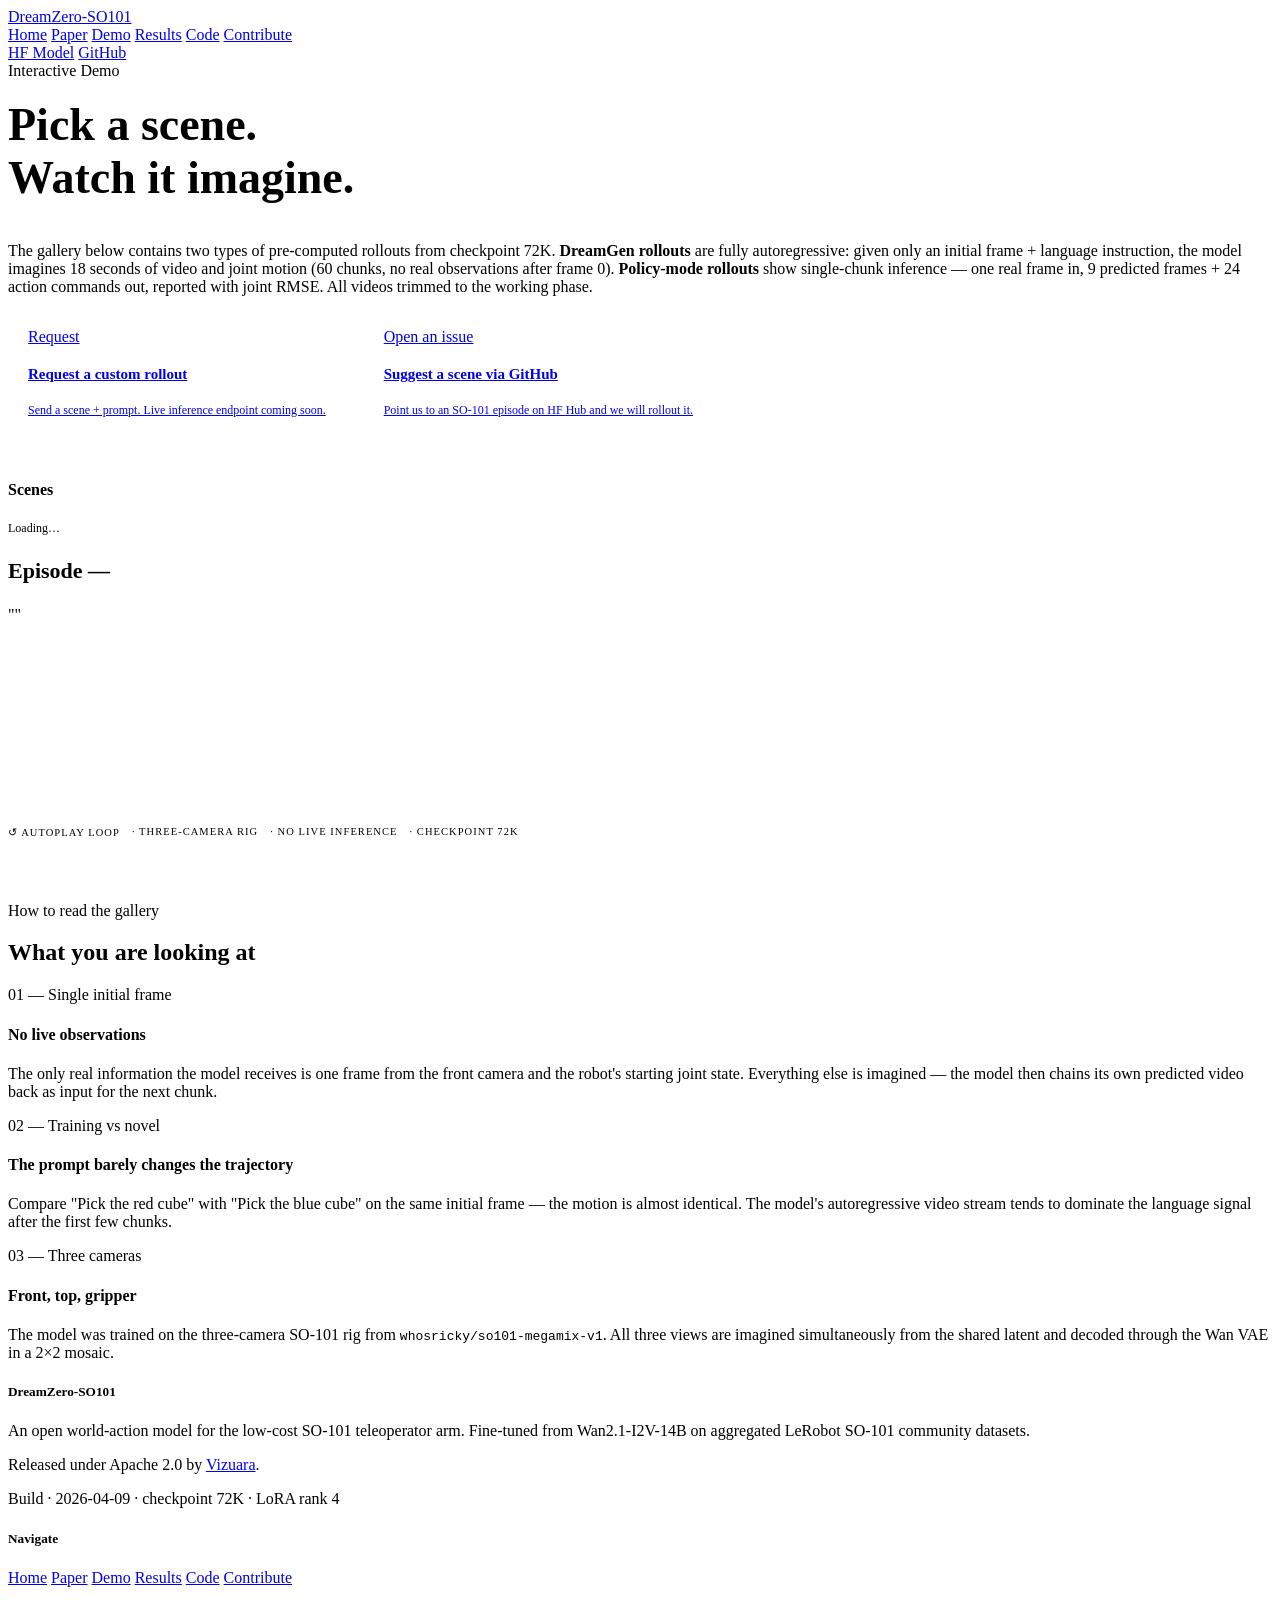
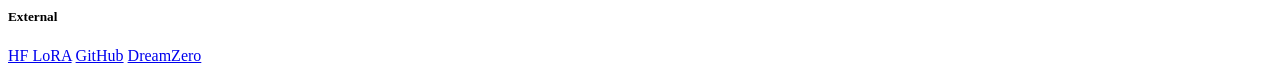
==== demo.html @ 20dfe28f "Add Key Findings charts, white theme, gallery expansion, GitHub Pages setup - Add CSS for bar charts" ====
<!doctype html>
<html lang="en">
<head>
<meta charset="utf-8" />
<meta name="viewport" content="width=device-width,initial-scale=1" />
<title>DreamZero-SO101 — Interactive Rollout Gallery</title>
<meta name="description" content="Pick a training scene, swap between training and novel prompts, and watch DreamZero-SO101 imagine a rollout from three camera viewpoints." />
<link rel="preconnect" href="https://fonts.googleapis.com">
<link rel="preconnect" href="https://fonts.gstatic.com" crossorigin>
<link href="https://fonts.googleapis.com/css2?family=Inter:wght@300;400;500;600;700&family=JetBrains+Mono:wght@400;500;600&display=swap" rel="stylesheet">
<link rel="stylesheet" href="assets/css/tokens.css">
<link rel="stylesheet" href="assets/css/layout.css">
<link rel="stylesheet" href="assets/css/components.css">
</head>
<body>

<nav class="topnav">
  <div class="topnav-inner">
    <a href="index.html" class="topnav-brand"><span class="dot"></span>DreamZero-SO101</a>
    <div class="topnav-links">
      <a href="index.html">Home</a>
      <a href="paper.html">Paper</a>
      <a href="demo.html">Demo</a>
      <a href="results.html">Results</a>
      <a href="code.html">Code</a>
      <a href="contribute.html">Contribute</a>
    </div>
    <div class="topnav-ext">
      <a href="https://huggingface.co/Vizuara/dreamzero-so101-lora" target="_blank" rel="noopener">HF Model</a>
      <a href="https://github.com/RajatDandekar/dreamzero-so101" target="_blank" rel="noopener">GitHub</a>
    </div>
  </div>
</nav>

<div class="container">

  <section class="hero" style="padding-bottom:16px">
    <span class="kicker">Interactive Demo</span>
    <h1 style="margin-top:18px;font-size:46px">Pick a scene.<br/><span class="accent">Watch it imagine.</span></h1>
    <p class="lead" style="margin-bottom:10px">
      The gallery below contains two types of pre-computed rollouts from checkpoint 72K. <strong>DreamGen rollouts</strong> are fully autoregressive: given only an initial frame + language instruction, the model imagines 18 seconds of video and joint motion (60 chunks, no real observations after frame 0). <strong>Policy-mode rollouts</strong> show single-chunk inference — one real frame in, 9 predicted frames + 24 action commands out, reported with joint RMSE. All videos trimmed to the working phase.
    </p>
    <div style="display:flex;gap:18px;align-items:center;margin-top:18px;flex-wrap:wrap">
      <a class="cta-card" style="flex:0 0 auto;padding:14px 20px;border-radius:6px" href="mailto:team@vizuara.ai?subject=DreamZero-SO101%20custom%20rollout%20request">
        <span class="tag">Request</span>
        <h4 style="font-size:15px">Request a custom rollout</h4>
        <p style="font-size:12px">Send a scene + prompt. Live inference endpoint coming soon.</p>
      </a>
      <a class="cta-card" style="flex:0 0 auto;padding:14px 20px;border-radius:6px" href="https://github.com/RajatDandekar/dreamzero-so101/issues/new?title=rollout+request" target="_blank" rel="noopener">
        <span class="tag">Open an issue</span>
        <h4 style="font-size:15px">Suggest a scene via GitHub</h4>
        <p style="font-size:12px">Point us to an SO-101 episode on HF Hub and we will rollout it.</p>
      </a>
    </div>
  </section>

  <section class="gallery-shell">
    <aside class="gallery-sidebar">
      <h4>Scenes</h4>
      <div class="gallery-list"><p class="muted" style="font-size:12px">Loading…</p></div>
    </aside>

    <div class="gallery-main">
      <h3 class="gm-title" style="font-size:22px">Episode —</h3>
      <div class="mprompt">""</div>
      <div class="mmeta"></div>

      <div class="prompt-pills"></div>
      <div class="cam-tabs"></div>

      <div class="gallery-player">
        <video autoplay loop muted playsinline></video>
      </div>

      <div class="gallery-note gm-note"></div>

      <div style="margin-top:26px;padding-top:22px;border-top:1px solid var(--line);display:flex;gap:12px;flex-wrap:wrap;color:var(--ink-faint);font-family:var(--font-mono);font-size:10.5px;text-transform:uppercase;letter-spacing:0.1em">
        <span>↺ autoplay loop</span>
        <span>· three-camera rig</span>
        <span>· no live inference</span>
        <span>· checkpoint 72K</span>
      </div>
    </div>
  </section>

  <section class="section-head" style="margin-top:64px">
    <div class="eyebrow">How to read the gallery</div>
    <h2>What you are looking at</h2>
  </section>

  <div class="feature-grid">
    <div class="feature-card">
      <div class="num">01 — Single initial frame</div>
      <h4>No live observations</h4>
      <p>The only real information the model receives is one frame from the front camera and the robot's starting joint state. Everything else is imagined — the model then chains its own predicted video back as input for the next chunk.</p>
    </div>
    <div class="feature-card">
      <div class="num">02 — Training vs novel</div>
      <h4>The prompt barely changes the trajectory</h4>
      <p>Compare "Pick the red cube" with "Pick the blue cube" on the same initial frame — the motion is almost identical. The model's autoregressive video stream tends to dominate the language signal after the first few chunks.</p>
    </div>
    <div class="feature-card">
      <div class="num">03 — Three cameras</div>
      <h4>Front, top, gripper</h4>
      <p>The model was trained on the three-camera SO-101 rig from <code>whosricky/so101-megamix-v1</code>. All three views are imagined simultaneously from the shared latent and decoded through the Wan VAE in a 2×2 mosaic.</p>
    </div>
  </div>
</div>

<footer class="site-footer">
  <div class="brand-block">
    <h5>DreamZero-SO101</h5>
    <p>An open world-action model for the low-cost SO-101 teleoperator arm. Fine-tuned from Wan2.1-I2V-14B on aggregated LeRobot SO-101 community datasets.</p>
    <p>Released under Apache 2.0 by <a href="https://vizuara.ai" target="_blank" rel="noopener">Vizuara</a>.</p>
    <div class="meta">Build · 2026-04-09 · checkpoint 72K · LoRA rank 4</div>
  </div>
  <div>
    <h5>Navigate</h5>
    <a href="index.html">Home</a>
    <a href="paper.html">Paper</a>
    <a href="demo.html">Demo</a>
    <a href="results.html">Results</a>
    <a href="code.html">Code</a>
    <a href="contribute.html">Contribute</a>
  </div>
  <div>
    <h5>External</h5>
    <a href="https://huggingface.co/Vizuara/dreamzero-so101-lora" target="_blank" rel="noopener">HF LoRA</a>
    <a href="https://github.com/RajatDandekar/dreamzero-so101" target="_blank" rel="noopener">GitHub</a>
    <a href="https://github.com/dreamzero0/dreamzero" target="_blank" rel="noopener">DreamZero</a>
  </div>
</footer>

<script src="assets/js/nav.js"></script>
<script src="assets/js/gallery.js"></script>
</body>
</html>
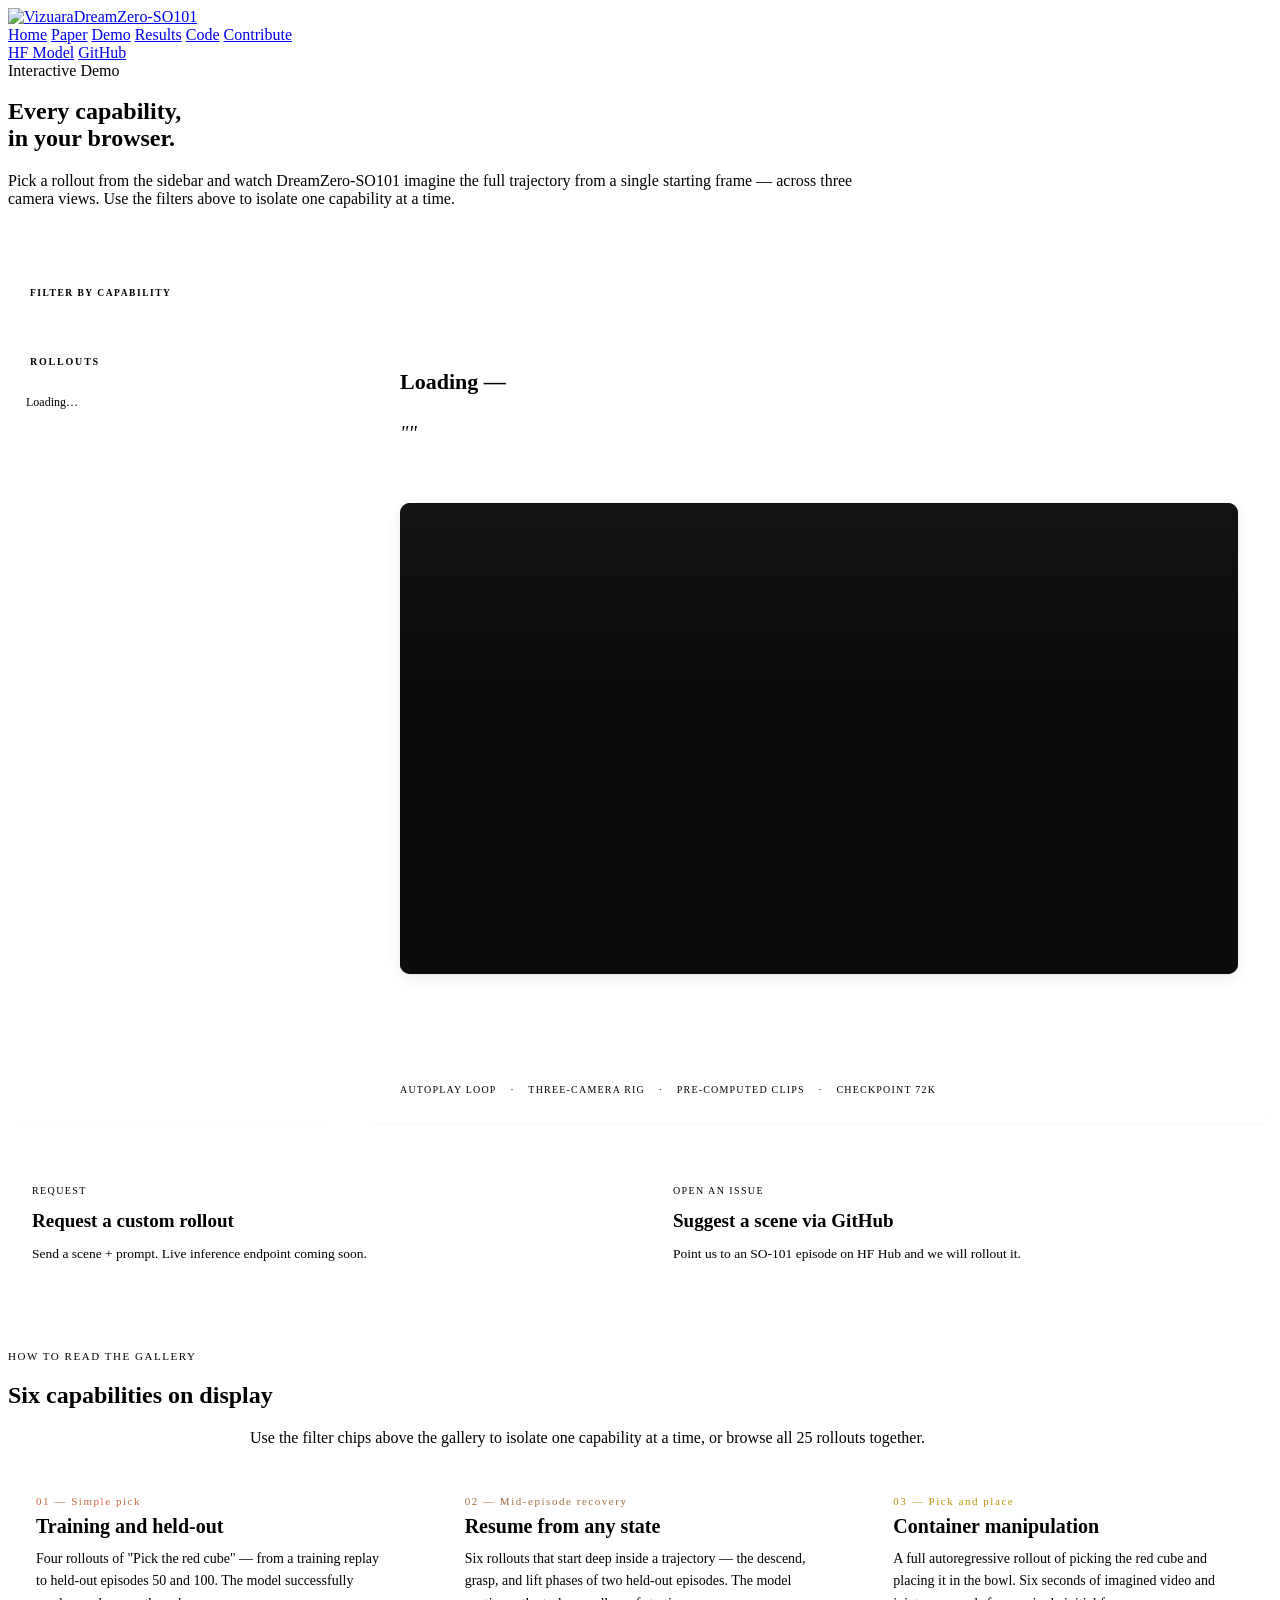
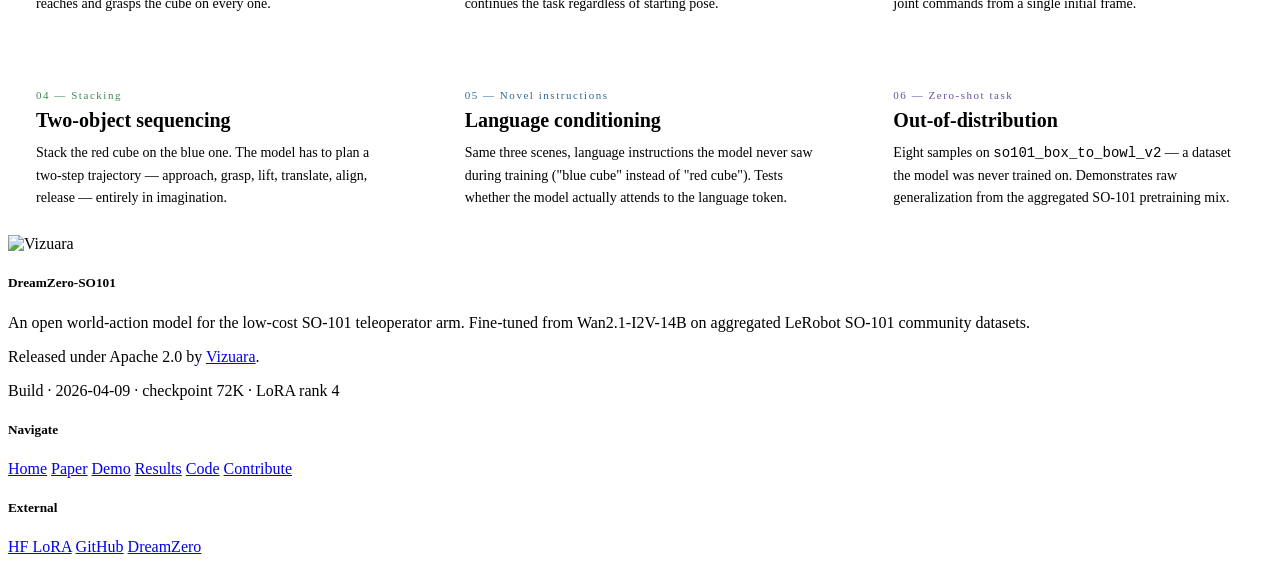
==== commit 2c897344: "Add two new training-data rollouts to home page: pick_blue_ep62, sort_rb_ep279 Home hero now shows f" ====
--- a/demo.html
+++ b/demo.html
@@ -16,7 +16,7 @@
 
 <nav class="topnav">
   <div class="topnav-inner">
-    <a href="index.html" class="topnav-brand"><span class="dot"></span>DreamZero-SO101</a>
+    <a href="index.html" class="topnav-brand"><img src="assets/img/vizuara-logo.png" alt="Vizuara" class="brand-logo"/><span class="brand-text">DreamZero-SO101</span></a>
     <div class="topnav-links">
       <a href="index.html">Home</a>
       <a href="paper.html">Paper</a>
@@ -34,82 +34,113 @@
 
 <div class="container">
 
-  <section class="hero" style="padding-bottom:16px">
+  <section class="hero" style="padding-bottom:10px">
     <span class="kicker">Interactive Demo</span>
-    <h1 style="margin-top:18px;font-size:46px">Pick a scene.<br/><span class="accent">Watch it imagine.</span></h1>
-    <p class="lead" style="margin-bottom:10px">
-      The gallery below contains two types of pre-computed rollouts from checkpoint 72K. <strong>DreamGen rollouts</strong> are fully autoregressive: given only an initial frame + language instruction, the model imagines 18 seconds of video and joint motion (60 chunks, no real observations after frame 0). <strong>Policy-mode rollouts</strong> show single-chunk inference — one real frame in, 9 predicted frames + 24 action commands out, reported with joint RMSE. All videos trimmed to the working phase.
+    <h1 style="margin-top:18px">Every capability,<br/><span class="accent">in your browser.</span></h1>
+    <p class="lead" style="margin-bottom:10px;max-width:880px">
+      Pick a rollout from the sidebar and watch DreamZero-SO101 imagine the full trajectory from a single starting frame — across three camera views. Use the filters above to isolate one capability at a time.
     </p>
-    <div style="display:flex;gap:18px;align-items:center;margin-top:18px;flex-wrap:wrap">
-      <a class="cta-card" style="flex:0 0 auto;padding:14px 20px;border-radius:6px" href="mailto:team@vizuara.ai?subject=DreamZero-SO101%20custom%20rollout%20request">
-        <span class="tag">Request</span>
-        <h4 style="font-size:15px">Request a custom rollout</h4>
-        <p style="font-size:12px">Send a scene + prompt. Live inference endpoint coming soon.</p>
-      </a>
-      <a class="cta-card" style="flex:0 0 auto;padding:14px 20px;border-radius:6px" href="https://github.com/RajatDandekar/dreamzero-so101/issues/new?title=rollout+request" target="_blank" rel="noopener">
-        <span class="tag">Open an issue</span>
-        <h4 style="font-size:15px">Suggest a scene via GitHub</h4>
-        <p style="font-size:12px">Point us to an SO-101 episode on HF Hub and we will rollout it.</p>
-      </a>
-    </div>
   </section>
+
+  <!-- Gallery stats strip -->
+  <div class="gallery-stats-strip"></div>
+
+  <!-- Category filter chips -->
+  <div class="cat-filter-wrap">
+    <div class="cat-filter-label">Filter by capability</div>
+    <div class="cat-filter-bar"></div>
+  </div>
 
   <section class="gallery-shell">
     <aside class="gallery-sidebar">
-      <h4>Scenes</h4>
+      <h4>Rollouts</h4>
       <div class="gallery-list"><p class="muted" style="font-size:12px">Loading…</p></div>
     </aside>
 
     <div class="gallery-main">
-      <h3 class="gm-title" style="font-size:22px">Episode —</h3>
+      <h3 class="gm-title" style="font-size:22px;line-height:1.3">Loading —</h3>
       <div class="mprompt">""</div>
       <div class="mmeta"></div>
 
-      <div class="prompt-pills"></div>
       <div class="cam-tabs"></div>
 
       <div class="gallery-player">
         <video autoplay loop muted playsinline></video>
       </div>
 
+      <div class="prompt-pills" style="margin-top:16px"></div>
+
       <div class="gallery-note gm-note"></div>
 
-      <div style="margin-top:26px;padding-top:22px;border-top:1px solid var(--line);display:flex;gap:12px;flex-wrap:wrap;color:var(--ink-faint);font-family:var(--font-mono);font-size:10.5px;text-transform:uppercase;letter-spacing:0.1em">
-        <span>↺ autoplay loop</span>
-        <span>· three-camera rig</span>
-        <span>· no live inference</span>
-        <span>· checkpoint 72K</span>
+      <div style="display:flex;gap:14px;flex-wrap:wrap;font-family:var(--font-mono);font-size:10px;text-transform:uppercase;letter-spacing:0.12em">
+        <span>Autoplay loop</span>
+        <span>·</span>
+        <span>Three-camera rig</span>
+        <span>·</span>
+        <span>Pre-computed clips</span>
+        <span>·</span>
+        <span>Checkpoint 72K</span>
       </div>
     </div>
   </section>
 
+  <!-- CTAs below gallery -->
+  <div style="display:flex;gap:18px;margin-top:40px;flex-wrap:wrap">
+    <a class="cta-card" style="flex:1;min-width:260px" href="mailto:team@vizuara.ai?subject=DreamZero-SO101%20custom%20rollout%20request">
+      <span class="tag">Request</span>
+      <h4>Request a custom rollout</h4>
+      <p>Send a scene + prompt. Live inference endpoint coming soon.</p>
+    </a>
+    <a class="cta-card" style="flex:1;min-width:260px" href="https://github.com/RajatDandekar/dreamzero-so101/issues/new?title=rollout+request" target="_blank" rel="noopener">
+      <span class="tag">Open an issue</span>
+      <h4>Suggest a scene via GitHub</h4>
+      <p>Point us to an SO-101 episode on HF Hub and we will rollout it.</p>
+    </a>
+  </div>
+
   <section class="section-head" style="margin-top:64px">
     <div class="eyebrow">How to read the gallery</div>
-    <h2>What you are looking at</h2>
+    <h2>Six capabilities on display</h2>
+    <p class="lead" style="max-width:780px;margin:16px auto 0">Use the filter chips above the gallery to isolate one capability at a time, or browse all 25 rollouts together.</p>
   </section>
 
-  <div class="feature-grid">
+  <div class="feature-grid" style="grid-template-columns:repeat(3,1fr)">
     <div class="feature-card">
-      <div class="num">01 — Single initial frame</div>
-      <h4>No live observations</h4>
-      <p>The only real information the model receives is one frame from the front camera and the robot's starting joint state. Everything else is imagined — the model then chains its own predicted video back as input for the next chunk.</p>
+      <div class="num" style="color:#C96840">01 — Simple pick</div>
+      <h4>Training and held-out</h4>
+      <p>Four rollouts of "Pick the red cube" — from a training replay to held-out episodes 50 and 100. The model successfully reaches and grasps the cube on every one.</p>
     </div>
     <div class="feature-card">
-      <div class="num">02 — Training vs novel</div>
-      <h4>The prompt barely changes the trajectory</h4>
-      <p>Compare "Pick the red cube" with "Pick the blue cube" on the same initial frame — the motion is almost identical. The model's autoregressive video stream tends to dominate the language signal after the first few chunks.</p>
+      <div class="num" style="color:#A07040">02 — Mid-episode recovery</div>
+      <h4>Resume from any state</h4>
+      <p>Six rollouts that start deep inside a trajectory — the descend, grasp, and lift phases of two held-out episodes. The model continues the task regardless of starting pose.</p>
     </div>
     <div class="feature-card">
-      <div class="num">03 — Three cameras</div>
-      <h4>Front, top, gripper</h4>
-      <p>The model was trained on the three-camera SO-101 rig from <code>whosricky/so101-megamix-v1</code>. All three views are imagined simultaneously from the shared latent and decoded through the Wan VAE in a 2×2 mosaic.</p>
+      <div class="num" style="color:#B8920A">03 — Pick and place</div>
+      <h4>Container manipulation</h4>
+      <p>A full autoregressive rollout of picking the red cube and placing it in the bowl. Six seconds of imagined video and joint commands from a single initial frame.</p>
+    </div>
+    <div class="feature-card">
+      <div class="num" style="color:#3D8A54">04 — Stacking</div>
+      <h4>Two-object sequencing</h4>
+      <p>Stack the red cube on the blue one. The model has to plan a two-step trajectory — approach, grasp, lift, translate, align, release — entirely in imagination.</p>
+    </div>
+    <div class="feature-card">
+      <div class="num" style="color:#2E6A99">05 — Novel instructions</div>
+      <h4>Language conditioning</h4>
+      <p>Same three scenes, language instructions the model never saw during training ("blue cube" instead of "red cube"). Tests whether the model actually attends to the language token.</p>
+    </div>
+    <div class="feature-card">
+      <div class="num" style="color:#6A4EA8">06 — Zero-shot task</div>
+      <h4>Out-of-distribution</h4>
+      <p>Eight samples on <code>so101_box_to_bowl_v2</code> — a dataset the model was never trained on. Demonstrates raw generalization from the aggregated SO-101 pretraining mix.</p>
     </div>
   </div>
 </div>
 
 <footer class="site-footer">
   <div class="brand-block">
-    <h5>DreamZero-SO101</h5>
+    <div class="footer-logo-row"><img src="assets/img/vizuara-logo.png" alt="Vizuara" class="footer-logo"/><h5>DreamZero-SO101</h5></div>
     <p>An open world-action model for the low-cost SO-101 teleoperator arm. Fine-tuned from Wan2.1-I2V-14B on aggregated LeRobot SO-101 community datasets.</p>
     <p>Released under Apache 2.0 by <a href="https://vizuara.ai" target="_blank" rel="noopener">Vizuara</a>.</p>
     <div class="meta">Build · 2026-04-09 · checkpoint 72K · LoRA rank 4</div>
--- a/assets/css/components.css
+++ b/assets/css/components.css
@@ -0,0 +1,1653 @@
+/* DreamZero-SO101 — reusable components */
+
+/* ====== Score bar (KPI pills) ====== */
+.score-bar {
+  display: flex;
+  gap: 16px;
+  flex-wrap: wrap;
+  margin: 30px 0 14px;
+}
+.score-pill {
+  background: var(--panel);
+  border: 1px solid var(--line);
+  border-radius: 10px;
+  padding: 18px 24px;
+  display: flex;
+  flex-direction: column;
+  gap: 4px;
+  min-width: 170px;
+}
+.score-pill .label {
+  color: var(--ink-dim);
+  font-size: 10.5px;
+  text-transform: uppercase;
+  letter-spacing: 0.12em;
+  font-family: var(--font-mono);
+}
+.score-pill .value {
+  font-family: var(--font-serif);
+  font-size: 32px;
+  color: var(--ink);
+  font-weight: 600;
+  line-height: 1.1;
+}
+.score-pill .value.pass { color: var(--pass); }
+.score-pill .value.warn { color: var(--soft); }
+.score-pill .value.fail { color: var(--fail); }
+.score-pill .value.accent { color: var(--accent); }
+.score-pill .value.blue { color: var(--blue); }
+.score-pill .value.purple { color: var(--purple); }
+
+/* ====== CTA grid ====== */
+.cta-grid {
+  display: grid;
+  grid-template-columns: repeat(3, 1fr);
+  gap: 18px;
+  margin-top: 30px;
+}
+@media (max-width: 900px) { .cta-grid { grid-template-columns: 1fr; } }
+.cta-card {
+  background: var(--panel);
+  border: 1px solid var(--line);
+  border-radius: var(--radius);
+  padding: 22px 24px;
+  display: flex;
+  flex-direction: column;
+  gap: 8px;
+  text-decoration: none;
+  color: var(--ink);
+  border-color: var(--line);
+  transition: border-color .15s, transform .15s, background .15s;
+  border-bottom: 1px solid var(--line);
+}
+.cta-card:hover {
+  border: 1px solid var(--accent);
+  transform: translateY(-2px);
+  background: var(--panel2);
+}
+.cta-card .tag {
+  font-family: var(--font-mono);
+  font-size: 10px;
+  letter-spacing: 0.14em;
+  text-transform: uppercase;
+  color: var(--accent);
+  margin-bottom: 4px;
+}
+.cta-card h4 {
+  font-family: var(--font-serif);
+  font-size: 19px;
+  margin: 2px 0 4px;
+  color: var(--ink);
+}
+.cta-card p {
+  color: var(--ink-dim);
+  font-size: 13.5px;
+  margin: 0;
+  line-height: 1.5;
+}
+.cta-card .arrow {
+  margin-top: 10px;
+  font-family: var(--font-mono);
+  font-size: 11px;
+  color: var(--accent);
+  letter-spacing: 0.1em;
+}
+
+/* ====== Feature cards (3-col "what is" etc.) ====== */
+.feature-grid {
+  display: grid;
+  grid-template-columns: repeat(3, 1fr);
+  gap: 22px;
+  margin-top: 22px;
+}
+@media (max-width: 960px) { .feature-grid { grid-template-columns: 1fr; } }
+.feature-card {
+  background: var(--panel);
+  border: 1px solid var(--line);
+  border-radius: var(--radius);
+  padding: 26px 28px;
+}
+.feature-card .num {
+  font-family: var(--font-mono);
+  font-size: 11px;
+  color: var(--accent);
+  letter-spacing: 0.14em;
+  margin-bottom: 8px;
+}
+.feature-card h4 {
+  font-family: var(--font-serif);
+  font-size: 20px;
+  color: var(--ink);
+  margin: 0 0 10px;
+}
+.feature-card p {
+  color: var(--ink-dim);
+  font-size: 14px;
+  line-height: 1.6;
+  margin: 0;
+}
+
+/* ====== Hero video carousel ====== */
+.hero-carousel {
+  display: grid;
+  grid-template-columns: repeat(3, 1fr);
+  gap: 14px;
+  margin: 34px 0 14px;
+}
+@media (max-width: 900px) { .hero-carousel { grid-template-columns: 1fr; } }
+.hero-clip {
+  background: var(--panel2);
+  border: 1px solid var(--line);
+  border-radius: var(--radius);
+  overflow: hidden;
+  display: flex;
+  flex-direction: column;
+}
+.hero-clip video {
+  width: 100%;
+  display: block;
+  background: #000;
+  aspect-ratio: 16 / 9;
+  object-fit: cover;
+}
+.hero-clip .meta {
+  padding: 12px 16px;
+  display: flex;
+  flex-direction: column;
+  gap: 3px;
+  border-top: 1px solid var(--line);
+}
+.hero-clip .ep {
+  font-family: var(--font-mono);
+  font-size: 10px;
+  text-transform: uppercase;
+  letter-spacing: 0.11em;
+  color: var(--ink-faint);
+}
+.hero-clip .prompt {
+  font-family: var(--font-serif);
+  font-size: 14px;
+  color: var(--ink);
+  font-style: italic;
+}
+
+/* ====== Prelude / callout box ====== */
+.prelude {
+  background: var(--panel);
+  border-left: 3px solid var(--accent);
+  padding: 22px 28px;
+  border-radius: 0 var(--radius-sm) var(--radius-sm) 0;
+  margin: 20px 0 26px;
+  color: var(--ink);
+  font-size: 15px;
+  line-height: 1.65;
+}
+.prelude strong { color: var(--accent); font-weight: 600; }
+.prelude code {
+  font-family: var(--font-mono);
+  font-size: 13px;
+  background: var(--panel2);
+  padding: 1px 6px;
+  border-radius: 3px;
+  color: var(--warm);
+}
+.prelude.teal { border-left-color: var(--teal); }
+.prelude.teal strong { color: var(--teal); }
+.prelude.blue { border-left-color: var(--blue); }
+.prelude.blue strong { color: var(--blue); }
+.prelude.purple { border-left-color: var(--purple); }
+.prelude.purple strong { color: var(--purple); }
+.prelude.warm { border-left-color: var(--warm); }
+.prelude.warm strong { color: var(--warm); }
+
+/* ====== Episode cards (used in results) ====== */
+.ep-card {
+  background: var(--panel);
+  border: 1px solid var(--line);
+  border-radius: var(--radius);
+  padding: 32px;
+  margin: 28px 0;
+}
+.ep-head {
+  display: flex;
+  align-items: flex-start;
+  justify-content: space-between;
+  gap: 28px;
+  margin-bottom: 22px;
+  flex-wrap: wrap;
+}
+.ep-head .left { flex: 1; min-width: 280px; }
+.ep-head h3 { font-size: 22px; }
+.ep-head .prompt {
+  font-family: var(--font-serif);
+  font-size: 20px;
+  font-style: italic;
+  color: var(--accent);
+  margin: 6px 0 4px;
+  line-height: 1.25;
+}
+.ep-head .meta-row {
+  font-family: var(--font-mono);
+  font-size: 11px;
+  color: var(--ink-dim);
+  display: flex;
+  gap: 16px;
+  flex-wrap: wrap;
+  margin-top: 6px;
+}
+.ep-head .meta-row .tag { color: var(--ink-faint); }
+.ep-head .metrics { display: flex; gap: 12px; flex-wrap: wrap; }
+
+.metric {
+  background: var(--panel2);
+  border: 1px solid var(--line);
+  border-radius: var(--radius-sm);
+  padding: 11px 16px;
+  min-width: 120px;
+}
+.metric .lbl {
+  color: var(--ink-dim);
+  font-size: 10px;
+  text-transform: uppercase;
+  letter-spacing: 0.1em;
+  font-family: var(--font-mono);
+}
+.metric .val {
+  font-family: var(--font-mono);
+  font-size: 19px;
+  color: var(--ink);
+  font-weight: 600;
+  margin-top: 2px;
+}
+.metric .val.good { color: var(--pass); }
+.metric .val.mid { color: var(--soft); }
+
+/* ====== Video grids (results) ====== */
+.vid-grid {
+  display: grid;
+  grid-template-columns: repeat(2, 1fr);
+  gap: 16px;
+  margin-bottom: 20px;
+}
+.vid-cell {
+  background: var(--panel2);
+  border: 1px solid var(--line);
+  border-radius: var(--radius-sm);
+  overflow: hidden;
+  display: flex;
+  flex-direction: column;
+}
+.vid-cell .head {
+  padding: 11px 14px;
+  border-bottom: 1px solid var(--line);
+  display: flex;
+  justify-content: space-between;
+  align-items: center;
+}
+.vid-cell .title {
+  font-family: var(--font-serif);
+  font-size: 14px;
+  color: var(--ink);
+}
+.vid-cell .badge {
+  font-family: var(--font-mono);
+  font-size: 9px;
+  text-transform: uppercase;
+  letter-spacing: 0.1em;
+  padding: 3px 8px;
+  border-radius: 3px;
+}
+.vid-cell .badge.pred {
+  background: rgba(217,119,87,0.18);
+  color: var(--accent);
+  border: 1px solid rgba(217,119,87,0.4);
+}
+.vid-cell .badge.gt {
+  background: rgba(125,164,136,0.18);
+  color: var(--teal);
+  border: 1px solid rgba(125,164,136,0.4);
+}
+.vid-cell video { width: 100%; display: block; background: #000; }
+
+.vid-wrap { position: relative; }
+.vid-wrap .counter {
+  position: absolute;
+  top: 10px;
+  right: 12px;
+  font-family: var(--font-mono);
+  font-size: 11px;
+  color: #fff;
+  background: rgba(0,0,0,0.6);
+  padding: 3px 8px;
+  border-radius: 3px;
+  pointer-events: none;
+  letter-spacing: 0.05em;
+}
+.vid-wrap .corner-time {
+  position: absolute;
+  bottom: 10px;
+  left: 12px;
+  font-family: var(--font-mono);
+  font-size: 10px;
+  color: #F2EAD8;
+  background: rgba(0,0,0,0.6);
+  padding: 3px 8px;
+  border-radius: 3px;
+  pointer-events: none;
+  letter-spacing: 0.05em;
+}
+
+.plot-img {
+  width: 100%;
+  border: 1px solid var(--line);
+  border-radius: var(--radius-sm);
+  display: block;
+  margin-top: 6px;
+}
+.plot-cap {
+  color: var(--ink-dim);
+  font-size: 13px;
+  margin-top: 8px;
+  font-style: italic;
+}
+.plot-section { margin-top: 24px; }
+
+/* ====== Gallery demo page ====== */
+.gallery-shell {
+  display: grid;
+  grid-template-columns: 300px 1fr;
+  gap: 26px;
+  margin-top: 20px;
+}
+@media (max-width: 960px) { .gallery-shell { grid-template-columns: 1fr; } }
+
+.gallery-sidebar {
+  background: var(--panel);
+  border: 1px solid var(--line);
+  border-radius: var(--radius);
+  padding: 20px;
+  max-height: calc(100vh - 120px);
+  overflow-y: auto;
+  position: sticky;
+  top: 80px;
+}
+.gallery-sidebar h4 {
+  font-family: var(--font-mono);
+  font-size: 10px;
+  text-transform: uppercase;
+  letter-spacing: 0.14em;
+  color: var(--ink-faint);
+  margin: 0 0 14px;
+  font-weight: 600;
+}
+.gallery-group { margin-bottom: 18px; }
+.gallery-group .label {
+  font-family: var(--font-mono);
+  font-size: 9.5px;
+  text-transform: uppercase;
+  letter-spacing: 0.12em;
+  color: var(--accent);
+  margin: 0 0 8px;
+  padding: 0 0 4px;
+  border-bottom: 1px solid var(--line);
+}
+.gallery-thumb {
+  display: flex;
+  gap: 10px;
+  align-items: center;
+  padding: 8px;
+  border-radius: var(--radius-sm);
+  cursor: pointer;
+  border: 1px solid transparent;
+  margin-bottom: 6px;
+  transition: background .15s, border-color .15s;
+}
+.gallery-thumb:hover {
+  background: var(--panel2);
+  border-color: var(--line);
+}
+.gallery-thumb.active {
+  background: var(--panel2);
+  border-color: var(--accent);
+}
+.gallery-thumb img {
+  width: 68px;
+  height: 48px;
+  object-fit: cover;
+  border-radius: 4px;
+  border: 1px solid var(--line);
+  flex-shrink: 0;
+}
+.gallery-thumb .txt {
+  display: flex;
+  flex-direction: column;
+  gap: 2px;
+  min-width: 0;
+}
+.gallery-thumb .ep {
+  font-family: var(--font-mono);
+  font-size: 9.5px;
+  color: var(--ink-faint);
+  text-transform: uppercase;
+  letter-spacing: 0.09em;
+}
+.gallery-thumb .task {
+  font-size: 12px;
+  color: var(--ink);
+  overflow: hidden;
+  text-overflow: ellipsis;
+  white-space: nowrap;
+}
+
+.gallery-main {
+  background: var(--panel);
+  border: 1px solid var(--line);
+  border-radius: var(--radius);
+  padding: 28px 32px;
+}
+.gallery-main .mprompt {
+  font-family: var(--font-serif);
+  font-size: 22px;
+  font-style: italic;
+  color: var(--accent);
+  margin: 6px 0 10px;
+}
+.gallery-main .mmeta {
+  font-family: var(--font-mono);
+  font-size: 11px;
+  color: var(--ink-dim);
+  display: flex;
+  gap: 16px;
+  flex-wrap: wrap;
+  margin-bottom: 18px;
+}
+.gallery-main .mmeta .tag { color: var(--ink-faint); }
+
+.cam-tabs {
+  display: flex;
+  gap: 6px;
+  margin: 14px 0 10px;
+}
+.cam-tab {
+  font-family: var(--font-mono);
+  font-size: 11px;
+  text-transform: uppercase;
+  letter-spacing: 0.1em;
+  color: var(--ink-dim);
+  padding: 7px 13px;
+  border: 1px solid var(--line);
+  background: var(--panel2);
+  border-radius: 4px;
+  cursor: pointer;
+  transition: all .15s;
+}
+.cam-tab:hover { color: var(--ink); }
+.cam-tab.active {
+  color: var(--accent);
+  border-color: var(--accent);
+  background: rgba(217,119,87,0.1);
+}
+
+.prompt-pills {
+  display: flex;
+  gap: 8px;
+  flex-wrap: wrap;
+  margin: 14px 0 10px;
+}
+.prompt-pill {
+  font-family: var(--font-mono);
+  font-size: 10.5px;
+  padding: 6px 12px;
+  border: 1px solid var(--line);
+  background: var(--panel2);
+  color: var(--ink-dim);
+  border-radius: 4px;
+  cursor: pointer;
+  transition: all .15s;
+}
+.prompt-pill:hover { color: var(--ink); }
+.prompt-pill.active {
+  border-color: var(--accent);
+  color: var(--accent);
+  background: rgba(217,119,87,0.1);
+}
+.prompt-pill .kind {
+  color: var(--ink-faint);
+  margin-right: 6px;
+}
+
+.gallery-player {
+  background: #000;
+  border-radius: var(--radius-sm);
+  border: 1px solid var(--line);
+  overflow: hidden;
+  margin-top: 10px;
+}
+.gallery-player video {
+  width: 100%;
+  display: block;
+  aspect-ratio: 16 / 9;
+  object-fit: contain;
+}
+
+.gallery-note {
+  margin-top: 18px;
+  padding: 14px 18px;
+  background: var(--panel2);
+  border: 1px solid var(--line);
+  border-left: 3px solid var(--warm);
+  border-radius: 0 var(--radius-sm) var(--radius-sm) 0;
+  font-size: 13px;
+  color: var(--ink-dim);
+  line-height: 1.55;
+}
+
+/* Section headings */
+.section-head {
+  margin: 60px 0 18px;
+}
+.section-head .eyebrow {
+  font-family: var(--font-mono);
+  font-size: 11px;
+  letter-spacing: 0.14em;
+  text-transform: uppercase;
+  color: var(--accent);
+  margin-bottom: 8px;
+}
+
+/* Code blocks */
+pre.code-block {
+  background: var(--panel2);
+  border: 1px solid var(--line);
+  border-radius: var(--radius-sm);
+  padding: 18px 22px;
+  font-family: var(--font-mono);
+  font-size: 12.5px;
+  line-height: 1.55;
+  color: var(--ink);
+  overflow-x: auto;
+  margin: 14px 0;
+}
+pre.code-block .comment { color: var(--ink-faint); }
+pre.code-block .keyword { color: var(--accent); }
+pre.code-block .str { color: var(--teal); }
+
+/* Tables */
+table.data-table {
+  width: 100%;
+  border-collapse: collapse;
+  margin: 14px 0;
+  background: var(--panel);
+  border: 1px solid var(--line);
+  border-radius: var(--radius-sm);
+  overflow: hidden;
+}
+table.data-table th,
+table.data-table td {
+  padding: 11px 16px;
+  text-align: left;
+  font-family: var(--font-mono);
+  font-size: 12.5px;
+  border-bottom: 1px solid var(--line);
+}
+table.data-table th {
+  color: var(--ink-dim);
+  background: var(--panel2);
+  text-transform: uppercase;
+  letter-spacing: 0.08em;
+  font-size: 10px;
+  font-weight: 500;
+}
+table.data-table td { color: var(--ink); }
+table.data-table tbody tr:last-child td { border-bottom: none; }
+table.data-table td.num { color: var(--teal); }
+
+/* Paper-specific */
+.paper-shell { max-width: 780px; margin: 0 auto; padding: 50px 32px 100px; }
+.paper-shell h1 { font-size: 40px; line-height: 1.1; margin: 0 0 16px; }
+.paper-shell h2 {
+  font-size: 23px;
+  margin: 42px 0 12px;
+  padding-bottom: 6px;
+  border-bottom: 1px solid var(--line);
+}
+.paper-shell h3 { font-size: 18px; margin: 26px 0 10px; color: var(--ink); }
+.paper-shell h4 { font-size: 15px; margin: 22px 0 8px; color: var(--accent); font-family: var(--font-serif); font-weight: 600; }
+.paper-shell p {
+  color: var(--ink);
+  font-size: 15.5px;
+  line-height: 1.7;
+  margin: 0 0 14px;
+  text-align: justify;
+  hyphens: auto;
+}
+.paper-shell .authors {
+  font-size: 14px;
+  color: var(--ink-dim);
+  margin: 6px 0 2px;
+  font-family: var(--font-sans);
+}
+.paper-shell .affil {
+  font-family: var(--font-mono);
+  font-size: 11px;
+  color: var(--ink-faint);
+  letter-spacing: 0.05em;
+  margin: 4px 0 22px;
+}
+.paper-shell .abstract {
+  background: var(--panel);
+  border: 1px solid var(--line);
+  border-left: 3px solid var(--accent);
+  padding: 20px 26px;
+  border-radius: 0 var(--radius-sm) var(--radius-sm) 0;
+  margin: 20px 0 36px;
+}
+.paper-shell .abstract h4 {
+  font-family: var(--font-mono);
+  font-size: 10.5px;
+  letter-spacing: 0.14em;
+  text-transform: uppercase;
+  color: var(--accent);
+  margin: 0 0 8px;
+}
+.paper-shell .abstract p {
+  font-size: 14px;
+  line-height: 1.65;
+  color: var(--ink);
+  margin: 0;
+  text-align: left;
+}
+.paper-shell figure {
+  margin: 24px 0;
+  background: var(--panel2);
+  border: 1px solid var(--line);
+  border-radius: var(--radius-sm);
+  padding: 16px;
+}
+.paper-shell figure img {
+  width: 100%;
+  display: block;
+  border-radius: var(--radius-sm);
+  margin-bottom: 10px;
+}
+.paper-shell figure figcaption {
+  font-size: 12.5px;
+  color: var(--ink-dim);
+  text-align: left;
+  line-height: 1.55;
+  font-family: var(--font-sans);
+  font-style: italic;
+}
+.paper-shell figure figcaption b {
+  color: var(--accent);
+  font-style: normal;
+  font-family: var(--font-mono);
+  font-size: 11px;
+  text-transform: uppercase;
+  letter-spacing: 0.1em;
+  margin-right: 8px;
+}
+.paper-shell ul, .paper-shell ol {
+  color: var(--ink);
+  font-size: 15px;
+  line-height: 1.7;
+  padding-left: 22px;
+  margin: 8px 0 16px;
+}
+.paper-shell code {
+  background: var(--panel2);
+  padding: 1px 6px;
+  border-radius: 3px;
+  color: var(--warm);
+  font-size: 13px;
+}
+.paper-shell .refs {
+  font-size: 12.5px;
+  line-height: 1.55;
+  color: var(--ink-dim);
+  font-family: var(--font-sans);
+}
+.paper-shell .refs li {
+  margin-bottom: 8px;
+  text-align: left;
+}
+
+/* Contribution flow */
+.flow-steps {
+  display: grid;
+  grid-template-columns: repeat(5, 1fr);
+  gap: 12px;
+  margin: 22px 0;
+}
+@media (max-width: 960px) { .flow-steps { grid-template-columns: 1fr 1fr; } }
+.flow-step {
+  background: var(--panel);
+  border: 1px solid var(--line);
+  border-radius: var(--radius-sm);
+  padding: 16px;
+  position: relative;
+}
+.flow-step .n {
+  font-family: var(--font-mono);
+  font-size: 10px;
+  color: var(--accent);
+  letter-spacing: 0.14em;
+}
+.flow-step h5 {
+  font-family: var(--font-serif);
+  font-size: 15px;
+  margin: 6px 0 4px;
+  color: var(--ink);
+}
+.flow-step p {
+  font-size: 12px;
+  color: var(--ink-dim);
+  margin: 0;
+  line-height: 1.5;
+}
+
+/* ====== Key Findings — capgym-style bar charts ====== */
+.findings-grid {
+  display: grid;
+  grid-template-columns: repeat(2, 1fr);
+  gap: 20px;
+  margin: 0 0 60px;
+}
+@media (max-width: 900px) { .findings-grid { grid-template-columns: 1fr; } }
+
+.finding-card {
+  background: var(--panel);
+  border: 1px solid var(--line);
+  border-radius: var(--radius);
+  padding: 24px 26px 22px;
+}
+.finding-title {
+  font-family: var(--font-serif);
+  font-size: 17px;
+  font-weight: 600;
+  color: var(--ink);
+  margin: 0 0 2px;
+}
+.finding-sub {
+  font-family: var(--font-mono);
+  font-size: 10px;
+  text-transform: uppercase;
+  letter-spacing: 0.12em;
+  color: var(--ink-faint);
+  margin-bottom: 18px;
+}
+.bar-chart {
+  display: flex;
+  flex-direction: column;
+  gap: 9px;
+}
+.bar-row {
+  display: flex;
+  align-items: center;
+  gap: 10px;
+}
+.bar-label {
+  font-family: var(--font-mono);
+  font-size: 11px;
+  color: var(--ink-dim);
+  width: 160px;
+  flex-shrink: 0;
+  text-align: right;
+}
+.bar-wrap {
+  flex: 1;
+  background: var(--panel2);
+  border-radius: 3px;
+  height: 20px;
+  display: flex;
+  align-items: center;
+  overflow: hidden;
+  position: relative;
+}
+.bar-fill {
+  height: 100%;
+  border-radius: 3px;
+  display: flex;
+  align-items: center;
+  min-width: 2px;
+  transition: width .4s ease;
+}
+.bar-fill.pass { background: var(--pass); }
+.bar-fill.warn { background: var(--soft); }
+.bar-fill.fail { background: var(--fail); }
+.bar-fill.blue { background: var(--blue); }
+.bar-fill.accent { background: var(--accent); }
+.bar-val {
+  position: absolute;
+  right: 8px;
+  font-family: var(--font-mono);
+  font-size: 10.5px;
+  color: var(--ink);
+  font-weight: 600;
+  white-space: nowrap;
+}
+.finding-note {
+  font-size: 12.5px;
+  color: var(--ink-dim);
+  line-height: 1.55;
+  margin: 14px 0 0;
+  border-top: 1px solid var(--line);
+  padding-top: 12px;
+}
+
+/* ====== Gallery type & metric badges ====== */
+.type-badge {
+  display: inline-block;
+  font-family: var(--font-mono);
+  font-size: 9px;
+  text-transform: uppercase;
+  letter-spacing: 0.09em;
+  padding: 2px 6px;
+  border-radius: 3px;
+  margin-right: 4px;
+  vertical-align: middle;
+  font-weight: 600;
+}
+.metric-badge {
+  display: inline-block;
+  font-family: var(--font-mono);
+  font-size: 9.5px;
+  color: var(--ink-faint);
+  background: var(--panel3);
+  border: 1px solid var(--line);
+  border-radius: 3px;
+  padding: 2px 7px;
+  margin-top: 4px;
+}
+
+/* ====== Gallery stats strip ====== */
+.gallery-stats-strip {
+  display: flex;
+  gap: 14px;
+  margin: 14px 0 24px;
+  flex-wrap: wrap;
+}
+.gallery-stats-strip .stat-chip {
+  background: var(--panel);
+  border: 1px solid var(--line);
+  border-radius: var(--radius);
+  padding: 14px 22px;
+  display: flex;
+  flex-direction: column;
+  gap: 2px;
+  flex: 1;
+  min-width: 150px;
+}
+.gallery-stats-strip .stat-num {
+  font-family: var(--font-serif);
+  font-size: 28px;
+  font-weight: 600;
+  color: var(--accent);
+  line-height: 1.1;
+}
+.gallery-stats-strip .stat-lbl {
+  font-family: var(--font-mono);
+  font-size: 10px;
+  text-transform: uppercase;
+  letter-spacing: 0.1em;
+  color: var(--ink-faint);
+}
+
+/* ====== Category filter chip bar ====== */
+.cat-filter-wrap {
+  display: flex;
+  align-items: center;
+  gap: 14px;
+  flex-wrap: wrap;
+  margin: 0 0 24px;
+  padding: 16px 20px;
+  background: var(--panel);
+  border: 1px solid var(--line);
+  border-radius: var(--radius);
+}
+.cat-filter-label {
+  font-family: var(--font-mono);
+  font-size: 10px;
+  text-transform: uppercase;
+  letter-spacing: 0.12em;
+  color: var(--ink-faint);
+  flex-shrink: 0;
+}
+.cat-filter-bar {
+  display: flex;
+  gap: 8px;
+  flex-wrap: wrap;
+  flex: 1;
+}
+.cat-chip {
+  font-family: var(--font-sans);
+  font-size: 12.5px;
+  font-weight: 500;
+  padding: 7px 14px;
+  border: 1px solid var(--line);
+  background: var(--bg);
+  color: var(--ink-dim);
+  border-radius: 20px;
+  cursor: pointer;
+  display: inline-flex;
+  align-items: center;
+  gap: 8px;
+  transition: all .15s;
+}
+.cat-chip:hover {
+  border-color: var(--ink-faint);
+  color: var(--ink);
+}
+.cat-chip .count {
+  font-family: var(--font-mono);
+  font-size: 10px;
+  color: var(--ink-faint);
+  background: var(--panel2);
+  padding: 1px 7px;
+  border-radius: 10px;
+  font-weight: 600;
+}
+.cat-chip.active {
+  background: var(--accent);
+  border-color: var(--accent);
+  color: #fff;
+}
+.cat-chip.active .count {
+  background: rgba(255,255,255,0.22);
+  color: #fff;
+}
+
+/* ====== Gallery sidebar refinements ====== */
+.gallery-shell { grid-template-columns: 340px 1fr; }
+.gallery-sidebar { padding: 18px 16px; }
+.gallery-group .label {
+  display: flex;
+  align-items: center;
+  gap: 8px;
+  font-family: var(--font-sans);
+  font-size: 12px;
+  font-weight: 600;
+  text-transform: none;
+  letter-spacing: 0;
+  color: var(--ink);
+  padding: 6px 4px;
+  border-bottom: 1px solid var(--line);
+  margin-bottom: 8px;
+}
+.gallery-group .label .dot {
+  width: 8px;
+  height: 8px;
+  border-radius: 50%;
+  background: var(--accent);
+  flex-shrink: 0;
+}
+.gallery-group .label .n {
+  margin-left: auto;
+  font-family: var(--font-mono);
+  font-size: 10px;
+  color: var(--ink-faint);
+  background: var(--panel2);
+  padding: 1px 7px;
+  border-radius: 10px;
+}
+/* Per-category dot color */
+.gallery-group .label.cat-simple-pick    .dot { background: #C96840; }
+.gallery-group .label.cat-mid-episode    .dot { background: #A07040; }
+.gallery-group .label.cat-pick-place     .dot { background: #B8920A; }
+.gallery-group .label.cat-stack          .dot { background: #3D8A54; }
+.gallery-group .label.cat-language-novel .dot { background: #2E6A99; }
+.gallery-group .label.cat-zero-shot      .dot { background: #6A4EA8; }
+
+.gallery-thumb { padding: 9px; gap: 12px; }
+.gallery-thumb img { width: 84px; height: 56px; }
+.gallery-thumb .ep .pk { color: var(--ink-dim); text-transform: none; letter-spacing: 0; font-size: 10px; }
+.gallery-thumb .task {
+  font-size: 12px;
+  font-weight: 500;
+  color: var(--ink);
+  margin-top: 2px;
+  white-space: normal;
+  line-height: 1.3;
+}
+
+/* ====== Main panel category tag ====== */
+.gm-title .cat-tag {
+  display: inline-block;
+  font-family: var(--font-mono);
+  font-size: 9.5px;
+  text-transform: uppercase;
+  letter-spacing: 0.1em;
+  padding: 4px 10px;
+  border-radius: 3px;
+  background: var(--panel2);
+  color: var(--accent);
+  border: 1px solid var(--line);
+  vertical-align: middle;
+  margin-right: 10px;
+}
+.gm-title .cat-tag.cat-simple-pick    { color: #C96840; border-color: #C9684040; background: #C9684010; }
+.gm-title .cat-tag.cat-mid-episode    { color: #A07040; border-color: #A0704040; background: #A0704010; }
+.gm-title .cat-tag.cat-pick-place     { color: #B8920A; border-color: #B8920A40; background: #B8920A10; }
+.gm-title .cat-tag.cat-stack          { color: #3D8A54; border-color: #3D8A5440; background: #3D8A5410; }
+.gm-title .cat-tag.cat-language-novel { color: #2E6A99; border-color: #2E6A9940; background: #2E6A9910; }
+.gm-title .cat-tag.cat-zero-shot      { color: #6A4EA8; border-color: #6A4EA840; background: #6A4EA810; }
+
+@media (max-width: 960px) {
+  .gallery-shell { grid-template-columns: 1fr; }
+  .gallery-sidebar { max-height: 400px; position: static; }
+}
+
+/* ====== Capability grid (Home page) ====== */
+.capability-grid {
+  display: grid;
+  grid-template-columns: repeat(3, 1fr);
+  gap: 18px;
+  margin-top: 32px;
+}
+@media (max-width: 900px) { .capability-grid { grid-template-columns: 1fr; } }
+.capability-card {
+  background: var(--panel);
+  border: 1px solid var(--line);
+  border-radius: var(--radius);
+  padding: 26px 26px 24px;
+  text-decoration: none;
+  color: var(--ink);
+  position: relative;
+  transition: all .2s ease;
+  display: flex;
+  flex-direction: column;
+  gap: 6px;
+  min-height: 190px;
+}
+.capability-card:hover {
+  border-color: var(--accent);
+  transform: translateY(-3px);
+  box-shadow: 0 8px 24px rgba(201,104,64,0.08);
+  background: var(--panel2);
+}
+.capability-card .capability-num {
+  font-family: var(--font-mono);
+  font-size: 11px;
+  letter-spacing: 0.18em;
+  color: var(--accent);
+  font-weight: 600;
+  margin-bottom: 2px;
+}
+.capability-card h4 {
+  font-family: var(--font-serif);
+  font-size: 21px;
+  font-weight: 600;
+  margin: 4px 0 8px;
+  color: var(--ink);
+  line-height: 1.25;
+}
+.capability-card p {
+  font-size: 14px;
+  line-height: 1.55;
+  color: var(--ink-dim);
+  margin: 0;
+}
+.capability-card::after {
+  content: "→";
+  position: absolute;
+  right: 24px;
+  bottom: 22px;
+  color: var(--accent);
+  font-size: 18px;
+  opacity: 0;
+  transform: translateX(-4px);
+  transition: all .2s ease;
+}
+.capability-card:hover::after {
+  opacity: 1;
+  transform: translateX(0);
+}
+
+/* ====== Training story (Home page) ====== */
+.training-story {
+  margin-top: 30px;
+  background: var(--panel);
+  border: 1px solid var(--line);
+  border-radius: var(--radius);
+  padding: 40px 48px;
+}
+.training-steps {
+  display: flex;
+  flex-direction: column;
+  gap: 28px;
+}
+.training-step {
+  display: grid;
+  grid-template-columns: 72px 1fr;
+  gap: 28px;
+  align-items: flex-start;
+}
+.training-step .step-num {
+  font-family: var(--font-serif);
+  font-size: 48px;
+  font-weight: 300;
+  color: var(--accent);
+  line-height: 1;
+  text-align: right;
+  padding-top: 2px;
+  border-right: 1px solid var(--line);
+  padding-right: 24px;
+}
+.training-step .step-body h4 {
+  font-family: var(--font-serif);
+  font-size: 20px;
+  font-weight: 600;
+  margin: 0 0 8px;
+  color: var(--ink);
+}
+.training-step .step-body p {
+  font-size: 14.5px;
+  line-height: 1.65;
+  color: var(--ink-dim);
+  margin: 0;
+  max-width: 760px;
+}
+@media (max-width: 760px) {
+  .training-story { padding: 28px 24px; }
+  .training-step { grid-template-columns: 1fr; gap: 8px; }
+  .training-step .step-num { text-align: left; border-right: none; padding-right: 0; font-size: 32px; }
+}
+
+/* ====== Hero carousel refinement ====== */
+.hero-carousel {
+  display: grid;
+  grid-template-columns: repeat(3, 1fr);
+  gap: 18px;
+  margin-top: 18px;
+}
+@media (max-width: 900px) { .hero-carousel { grid-template-columns: 1fr; } }
+.hero-clip {
+  background: #fff;
+  border: 1px solid var(--line);
+  border-radius: 12px;
+  overflow: hidden;
+  position: relative;
+  transition: all .2s ease;
+  box-shadow: 0 1px 3px rgba(26,25,21,0.025);
+}
+.hero-clip:hover {
+  border-color: var(--accent);
+  transform: translateY(-3px);
+  box-shadow: 0 8px 22px rgba(201,104,64,0.10);
+}
+.hero-clip video {
+  width: 100%;
+  aspect-ratio: 16 / 9;
+  display: block;
+  object-fit: cover;
+  background: #0d0c0a;
+}
+.hero-clip .meta {
+  padding: 14px 18px 16px;
+  border-top: 1px solid var(--line);
+}
+.hero-clip .meta .ep {
+  font-family: var(--font-mono);
+  font-size: 10px;
+  letter-spacing: 0.14em;
+  text-transform: uppercase;
+  color: var(--accent);
+  font-weight: 600;
+}
+.hero-clip .meta .prompt {
+  font-family: var(--font-serif);
+  font-size: 14.5px;
+  font-weight: 500;
+  color: var(--ink);
+  font-style: italic;
+  margin-top: 6px;
+  line-height: 1.4;
+}
+
+/* Subhead above each carousel row */
+.carousel-section-head {
+  margin-top: 56px;
+  margin-bottom: 18px;
+  text-align: center;
+}
+.carousel-section-head .cs-eyebrow {
+  display: inline-block;
+  font-family: var(--font-mono);
+  font-size: 10px;
+  letter-spacing: 0.18em;
+  text-transform: uppercase;
+  color: var(--accent);
+  padding: 4px 11px;
+  border: 1px solid var(--accent);
+  border-radius: 3px;
+  margin-bottom: 14px;
+}
+.carousel-section-head .cs-title {
+  font-family: var(--font-serif);
+  font-size: 26px;
+  font-weight: 600;
+  letter-spacing: -0.015em;
+  color: var(--ink);
+  line-height: 1.25;
+  margin: 0 auto 10px;
+  max-width: 760px;
+}
+.carousel-section-head .cs-sub {
+  font-size: 14px;
+  color: var(--ink-dim);
+  max-width: 720px;
+  margin: 0 auto;
+  line-height: 1.6;
+}
+.hero-carousel-secondary .hero-clip video {
+  background: #f0ede8;
+}
+
+/* ======================================================================
+   Gallery redesign — polished, capgym-inspired visual impact
+   ====================================================================== */
+
+/* Stats strip: cleaner chips, subtle accent, consistent baseline */
+.gallery-stats-strip {
+  gap: 12px;
+  margin: 18px 0 26px;
+}
+.gallery-stats-strip .stat-chip {
+  background: #fff;
+  border: 1px solid var(--line);
+  border-radius: 12px;
+  padding: 18px 24px;
+  transition: border-color .2s, transform .2s;
+  position: relative;
+  overflow: hidden;
+}
+.gallery-stats-strip .stat-chip::before {
+  content: "";
+  position: absolute;
+  left: 0;
+  top: 0;
+  bottom: 0;
+  width: 3px;
+  background: var(--accent);
+  opacity: 0.85;
+}
+.gallery-stats-strip .stat-chip:nth-child(1)::before { background: var(--accent); }
+.gallery-stats-strip .stat-chip:nth-child(2)::before { background: var(--warm); }
+.gallery-stats-strip .stat-chip:nth-child(3)::before { background: #C96840; }
+.gallery-stats-strip .stat-chip:nth-child(4)::before { background: var(--blue); }
+.gallery-stats-strip .stat-chip:nth-child(5)::before { background: var(--purple); }
+.gallery-stats-strip .stat-chip:hover { border-color: var(--line-hi); }
+.gallery-stats-strip .stat-num {
+  font-size: 30px;
+  font-weight: 700;
+  font-family: var(--font-serif);
+  letter-spacing: -0.02em;
+  color: var(--ink);
+}
+.gallery-stats-strip .stat-lbl {
+  font-size: 9.5px;
+  letter-spacing: 0.14em;
+  color: var(--ink-faint);
+  margin-top: 2px;
+}
+
+/* Category filter bar — cleaner, flatter, brand-aware */
+.cat-filter-wrap {
+  background: #fff;
+  border: 1px solid var(--line);
+  border-radius: 14px;
+  padding: 16px 22px;
+  gap: 18px;
+  margin-bottom: 22px;
+  box-shadow: 0 1px 2px rgba(26,25,21,0.02);
+}
+.cat-filter-label {
+  font-size: 9.5px;
+  letter-spacing: 0.16em;
+  color: var(--ink-faint);
+  font-weight: 600;
+}
+.cat-chip {
+  background: var(--panel);
+  border: 1px solid transparent;
+  border-radius: 22px;
+  padding: 8px 15px;
+  font-size: 12.5px;
+  font-weight: 500;
+  color: var(--ink-dim);
+  transition: all .18s ease;
+}
+.cat-chip:hover {
+  background: var(--panel2);
+  color: var(--ink);
+  transform: translateY(-1px);
+}
+.cat-chip .count {
+  background: #fff;
+  border: 1px solid var(--line);
+  color: var(--ink-faint);
+  padding: 1px 8px;
+  font-size: 9.5px;
+}
+.cat-chip.active {
+  background: var(--ink);
+  border-color: var(--ink);
+  color: #fff;
+  box-shadow: 0 2px 8px rgba(26,25,21,0.12);
+}
+.cat-chip.active .count {
+  background: rgba(255,255,255,0.18);
+  border-color: transparent;
+  color: #fff;
+}
+/* Per-category tint on active state */
+.cat-chip.cat-simple-pick.active    { background: #C96840; border-color: #C96840; box-shadow: 0 2px 10px rgba(201,104,64,0.28); }
+.cat-chip.cat-mid-episode.active    { background: #A07040; border-color: #A07040; box-shadow: 0 2px 10px rgba(160,112,64,0.25); }
+.cat-chip.cat-pick-place.active     { background: #B8920A; border-color: #B8920A; box-shadow: 0 2px 10px rgba(184,146,10,0.25); }
+.cat-chip.cat-stack.active          { background: #3D8A54; border-color: #3D8A54; box-shadow: 0 2px 10px rgba(61,138,84,0.25); }
+.cat-chip.cat-language-novel.active { background: #2E6A99; border-color: #2E6A99; box-shadow: 0 2px 10px rgba(46,106,153,0.25); }
+.cat-chip.cat-zero-shot.active      { background: #6A4EA8; border-color: #6A4EA8; box-shadow: 0 2px 10px rgba(106,78,168,0.25); }
+
+/* Gallery shell — two-column grid, generous gap */
+.gallery-shell {
+  grid-template-columns: 330px 1fr;
+  gap: 28px;
+  margin-top: 10px;
+}
+
+/* Sidebar: pure white card, softer padding */
+.gallery-sidebar {
+  background: #fff;
+  border: 1px solid var(--line);
+  border-radius: 14px;
+  padding: 20px 14px 18px 18px;
+  max-height: calc(100vh - 100px);
+  box-shadow: 0 1px 3px rgba(26,25,21,0.025);
+}
+.gallery-sidebar h4 {
+  font-size: 10px;
+  letter-spacing: 0.18em;
+  color: var(--ink-faint);
+  margin: 0 4px 14px;
+  padding-bottom: 14px;
+  border-bottom: 1px solid var(--line);
+}
+.gallery-group { margin-bottom: 14px; }
+.gallery-group .label {
+  font-size: 11.5px;
+  font-weight: 600;
+  padding: 8px 6px 8px 4px;
+  border-bottom: none;
+  margin-bottom: 4px;
+  color: var(--ink);
+  text-transform: none;
+  letter-spacing: 0;
+  font-family: var(--font-sans);
+}
+.gallery-group .label .dot {
+  width: 7px;
+  height: 7px;
+}
+.gallery-group .label .n {
+  font-size: 9.5px;
+  padding: 1px 7px;
+  font-weight: 500;
+  color: var(--ink-faint);
+  background: var(--panel);
+  border-radius: 10px;
+}
+
+.gallery-thumb {
+  padding: 9px 8px;
+  border-radius: 9px;
+  gap: 12px;
+  border: 1px solid transparent;
+  margin-bottom: 4px;
+  background: transparent;
+  transition: background .15s, border-color .15s, transform .15s;
+}
+.gallery-thumb:hover {
+  background: var(--panel);
+  border-color: var(--line);
+}
+.gallery-thumb.active {
+  background: var(--panel);
+  border-color: var(--line-hi);
+}
+.gallery-thumb img {
+  width: 82px;
+  height: 54px;
+  border-radius: 6px;
+  border: 1px solid var(--line);
+  box-shadow: 0 1px 2px rgba(26,25,21,0.04);
+}
+.gallery-thumb .type-badge {
+  font-size: 8.5px;
+  padding: 2px 6px;
+  font-weight: 600;
+  letter-spacing: 0.06em;
+  border-radius: 3px;
+}
+.gallery-thumb .ep .pk {
+  color: var(--ink-faint);
+  font-size: 9.5px;
+  margin-left: 4px;
+  font-family: var(--font-mono);
+  text-transform: uppercase;
+  letter-spacing: 0.05em;
+}
+.gallery-thumb .task {
+  font-size: 12.5px;
+  color: var(--ink);
+  font-weight: 500;
+  line-height: 1.35;
+  margin-top: 3px;
+}
+
+/* ====== Main panel — the showpiece ====== */
+.gallery-main {
+  background: #fff;
+  border: 1px solid var(--line);
+  border-radius: 14px;
+  padding: 0;
+  box-shadow: 0 1px 3px rgba(26,25,21,0.03);
+  overflow: hidden;
+  position: relative;
+}
+/* Category-colored accent bar along the top */
+.gallery-main::before {
+  content: "";
+  position: absolute;
+  top: 0;
+  left: 0;
+  right: 0;
+  height: 3px;
+  background: var(--accent);
+  transition: background .25s ease;
+}
+.gallery-main[data-cat="simple-pick"]::before    { background: #C96840; }
+.gallery-main[data-cat="mid-episode"]::before    { background: #A07040; }
+.gallery-main[data-cat="pick-place"]::before     { background: #B8920A; }
+.gallery-main[data-cat="stack"]::before          { background: #3D8A54; }
+.gallery-main[data-cat="language-novel"]::before { background: #2E6A99; }
+.gallery-main[data-cat="zero-shot"]::before      { background: #6A4EA8; }
+
+.gallery-main > * { margin-left: 34px; margin-right: 34px; }
+.gallery-main .gm-title {
+  margin-top: 32px;
+  font-family: var(--font-serif);
+  font-size: 24px;
+  font-weight: 600;
+  line-height: 1.3;
+  color: var(--ink);
+  display: flex;
+  align-items: center;
+  gap: 12px;
+  flex-wrap: wrap;
+}
+.gm-title .cat-tag {
+  font-size: 9.5px;
+  letter-spacing: 0.12em;
+  padding: 5px 11px;
+  border-radius: 4px;
+  font-weight: 600;
+}
+
+.gallery-main .mprompt {
+  font-family: var(--font-serif);
+  font-style: italic;
+  font-size: 20px;
+  color: var(--ink-dim);
+  margin: 8px 34px 14px;
+  line-height: 1.4;
+  font-weight: 400;
+}
+
+.gallery-main .mmeta {
+  display: flex;
+  gap: 22px;
+  flex-wrap: wrap;
+  font-size: 11px;
+  color: var(--ink-dim);
+  margin: 0 34px 16px;
+  padding-bottom: 14px;
+  border-bottom: 1px solid var(--line);
+}
+.gallery-main .mmeta .tag {
+  color: var(--ink-faint);
+  text-transform: uppercase;
+  letter-spacing: 0.09em;
+  font-size: 9.5px;
+  font-family: var(--font-mono);
+  margin-right: 4px;
+}
+
+/* Camera tabs — sit just above the player */
+.cam-tabs {
+  display: flex;
+  gap: 0;
+  margin: 4px 34px 12px;
+  border-bottom: 1px solid var(--line);
+}
+.cam-tab {
+  font-size: 10.5px;
+  font-family: var(--font-mono);
+  text-transform: uppercase;
+  letter-spacing: 0.12em;
+  color: var(--ink-faint);
+  padding: 10px 18px;
+  background: transparent;
+  border: none;
+  border-bottom: 2px solid transparent;
+  border-radius: 0;
+  margin-bottom: -1px;
+  cursor: pointer;
+  transition: all .15s;
+}
+.cam-tab:hover {
+  color: var(--ink);
+}
+.cam-tab.active {
+  color: var(--accent);
+  background: transparent;
+  border-bottom-color: var(--accent);
+}
+
+/* The video player — the hero of the page */
+.gallery-player {
+  margin: 0 34px 24px;
+  background: #0d0c0a;
+  border-radius: 10px;
+  border: 1px solid var(--line);
+  overflow: hidden;
+  box-shadow: 0 4px 16px rgba(26,25,21,0.08), 0 1px 3px rgba(26,25,21,0.04);
+  position: relative;
+}
+.gallery-player video {
+  width: 100%;
+  aspect-ratio: 16 / 9;
+  object-fit: contain;
+  display: block;
+  background: #0d0c0a;
+}
+/* Subtle inner shine on top */
+.gallery-player::after {
+  content: "";
+  position: absolute;
+  top: 0;
+  left: 0;
+  right: 0;
+  height: 40%;
+  background: linear-gradient(180deg, rgba(255,255,255,0.03), transparent);
+  pointer-events: none;
+}
+
+/* Prompt pills — "other rollouts of this scene" */
+.prompt-pills {
+  display: flex;
+  gap: 8px;
+  flex-wrap: wrap;
+  margin: 2px 34px 4px !important;
+}
+.prompt-pill {
+  font-size: 11px;
+  padding: 7px 13px;
+  border-radius: 20px;
+  background: var(--panel);
+  border: 1px solid var(--line);
+  color: var(--ink-dim);
+  cursor: pointer;
+  font-family: var(--font-sans);
+  transition: all .15s;
+}
+.prompt-pill:hover {
+  background: var(--panel2);
+  color: var(--ink);
+  border-color: var(--line-hi);
+}
+.prompt-pill.active {
+  background: var(--ink);
+  border-color: var(--ink);
+  color: #fff;
+}
+.prompt-pill .kind {
+  font-size: 9.5px;
+  text-transform: uppercase;
+  letter-spacing: 0.1em;
+  margin-right: 5px;
+  font-weight: 600;
+}
+
+/* Gallery note — subtle info block */
+.gallery-note.gm-note {
+  margin: 18px 34px 0;
+  padding: 14px 18px;
+  background: var(--panel);
+  border: 1px solid var(--line);
+  border-left: 3px solid var(--accent);
+  border-radius: 0 8px 8px 0;
+  font-size: 12.5px;
+  color: var(--ink-dim);
+  line-height: 1.6;
+}
+
+/* Footer metadata row */
+.gallery-main > div:last-child {
+  margin: 22px 34px 28px !important;
+  padding-top: 18px;
+  border-top: 1px solid var(--line);
+  font-size: 9.5px;
+  color: var(--ink-faint);
+  letter-spacing: 0.12em;
+}
+.gallery-main > div:last-child span {
+  color: var(--ink-faint);
+}
+
+@media (max-width: 960px) {
+  .gallery-shell { grid-template-columns: 1fr; }
+  .gallery-sidebar { max-height: 360px; position: static; }
+  .gallery-main > * { margin-left: 20px; margin-right: 20px; }
+  .gallery-main .gm-title { font-size: 19px; margin-top: 24px; }
+  .gallery-main .mprompt { font-size: 17px; }
+}
